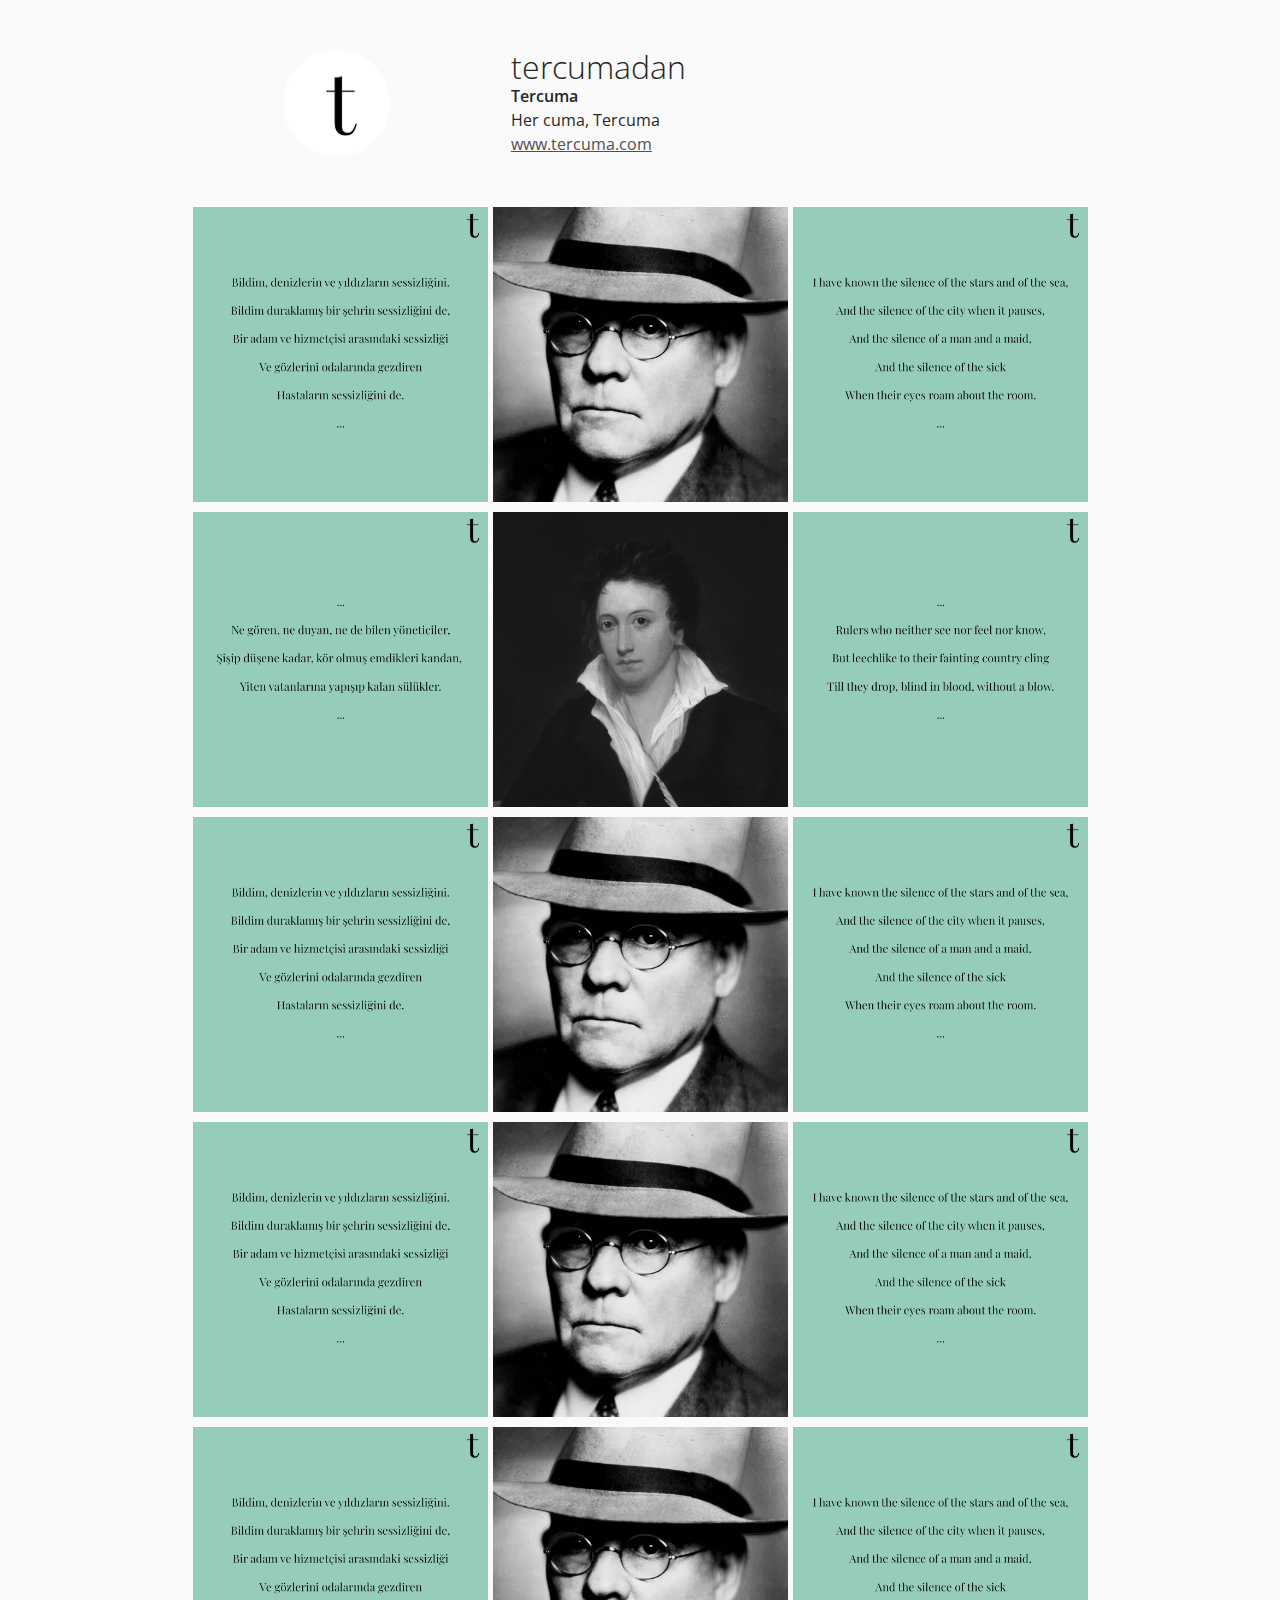
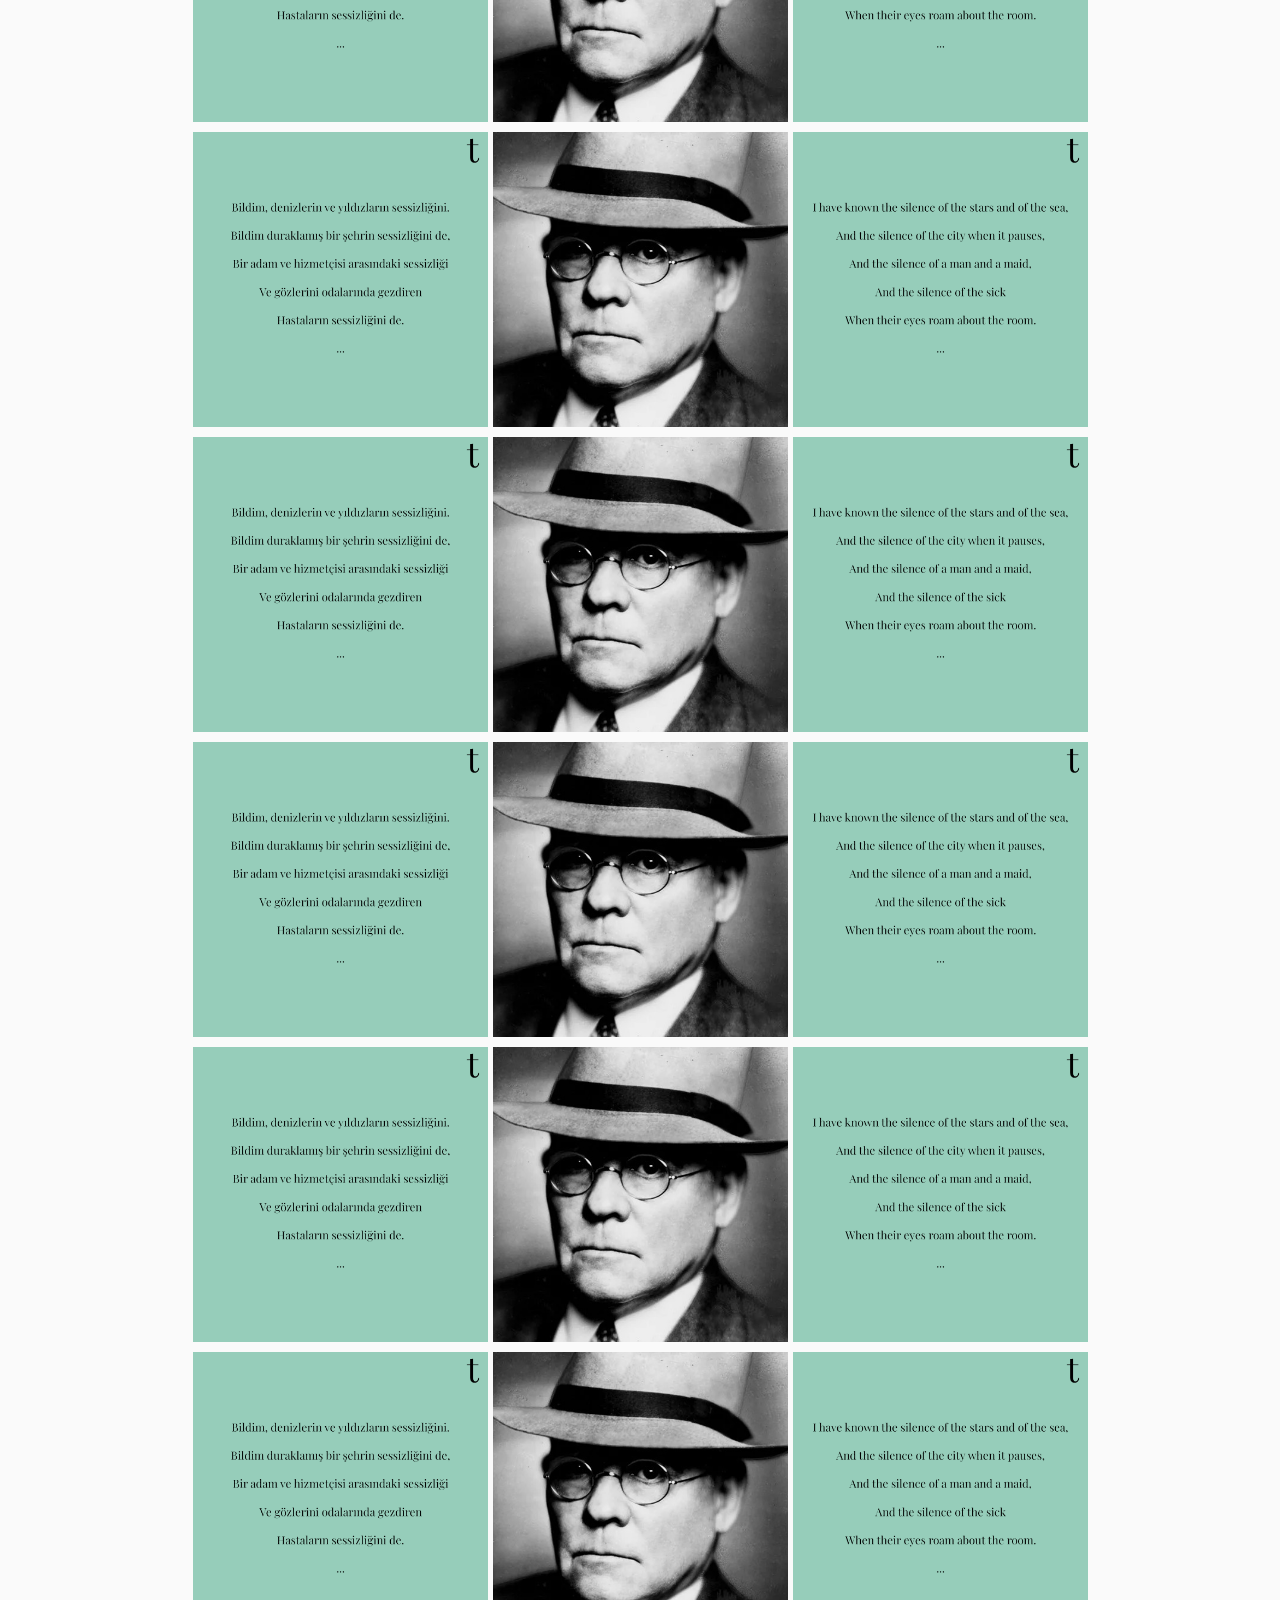
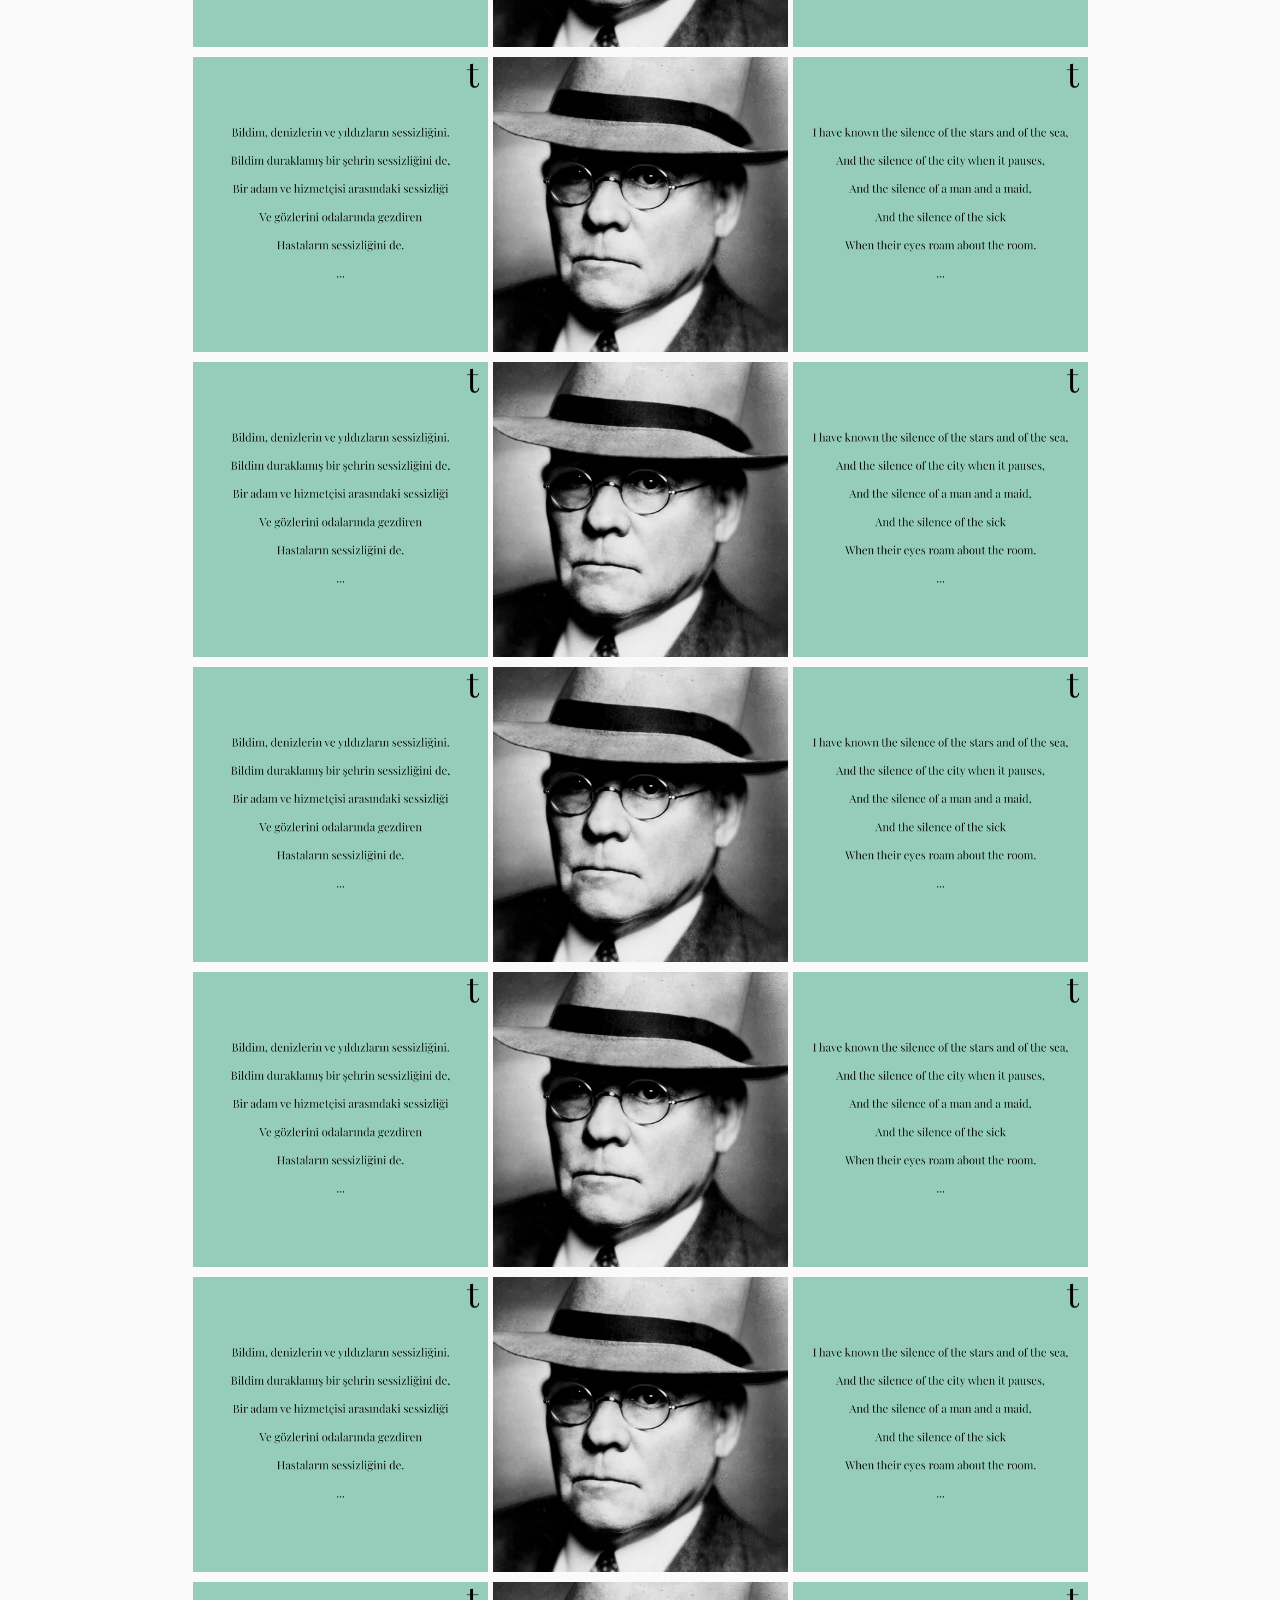
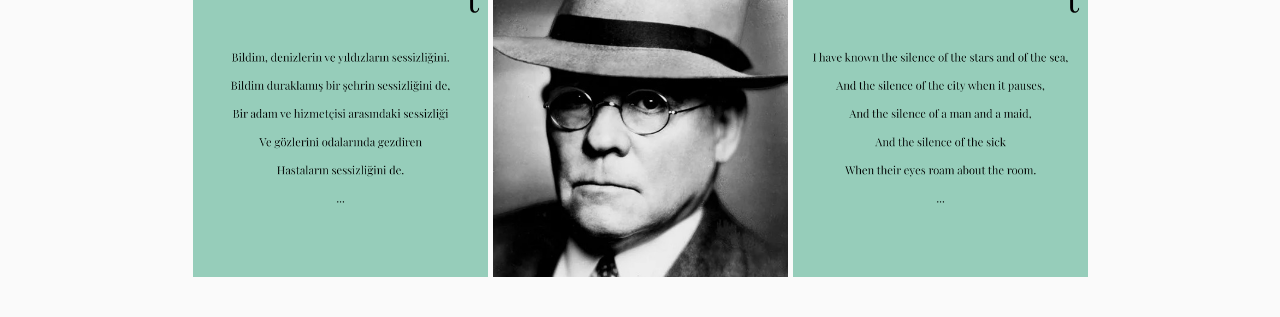
==== index.html @ 851e94ef "/" ====
<!DOCTYPE html>
<html lang="en">
<head>

    <!-- Metadata -->
    <meta charset="UTF-8">
    <meta name="viewport" content="width=device-width, initial-scale=1.0">
    <meta http-equiv="X-UA-Compatible" content="ie=edge">
    <meta name="author" content="George W. Park">
    <meta name="description" content="This project demonstrates how CSS grid (with flexbox and float fallback) can be used to re-create the layout of an Instagram profile page.">

    <!-- Title -->
    <title>Instagram Profile Layout</title>

    <!-- External CSS Files -->
    <link rel="stylesheet" href="css/reset.css">
    <link rel="stylesheet" href="css/styles.css">
    <link rel="stylesheet" href="https://fonts.googleapis.com/css?family=Open+Sans:300,400,600">
    <link rel="stylesheet" href="https://use.fontawesome.com/releases/v5.2.0/css/all.css">

    <style>
        a{
            color: rgb(80, 80, 80);
            
        }
    </style>

</head>
<body>

    <header>

        <div class="container">

            <div class="profile">

                <div class="profile-image">

                    <img src="img/logo.png" alt="">

                </div>

                <div class="profile-user-settings">

                    <h1 class="profile-user-name">tercumadan</h1>

                </div>

                <div class="profile-bio">

                    <p><span class="profile-real-name">Tercuma</p>
                    <p>Her cuma, Tercuma</p>    
                    <p> <a href="www.tercumma.com"> www.tercuma.com</a></p>

                </div>

            </div>
            <!-- End of profile section -->

        </div>
        <!-- End of container -->

    </header>

    <main>

        <div class="container">

            <div class="gallery">

                <div class="gallery-item" tabindex="0">

                    <a href="http://www.tercuma.com/sayfa/Sessizlik"><img src="img/sessiz_tr.png" class="gallery-image" alt=""></a>

                </div>

                <div class="gallery-item" tabindex="0">

                    <a href="http://www.tercuma.com/sayfa/Sessizlik"><img src="img/sessiz_yazar.jpeg" class="gallery-image" alt=""></a>

                </div>

                <div class="gallery-item" tabindex="0">

                    <a href="http://www.tercuma.com/sayfa/Sessizlik"><img src="img/sessiz_en.png" class="gallery-image" alt=""></a>

                </div>

            </div>
            
            <div class="gallery">

                <div class="gallery-item" tabindex="0">

                    <a href="http://www.tercuma.com/sayfa/1819_da_İngiltere"><img src="img/ruler_tr.png" class="gallery-image" alt=""></a>

                </div>

                <div class="gallery-item" tabindex="0">

                    <a href="http://www.tercuma.com/sayfa/1819_da_İngiltere"><img src="img/Percy_Bysshe_Shelley_by_Alfred_Clint.jpg" class="gallery-image" alt=""></a>

                </div>

                <div class="gallery-item" tabindex="0">

                    <a href="http://www.tercuma.com/sayfa/1819_da_İngiltere"><img src="img/ruler_en.png" class="gallery-image" alt=""></a>

                </div>

            </div>
            
            <div class="gallery">

                <div class="gallery-item" tabindex="0">

                    <a href="http://www.tercuma.com/sayfa/Sessizlik"><img src="img/sessiz_tr.png" class="gallery-image" alt=""></a>

                </div>

                <div class="gallery-item" tabindex="0">

                    <a href="http://www.tercuma.com/sayfa/Sessizlik"><img src="img/sessiz_yazar.jpeg" class="gallery-image" alt=""></a>

                </div>

                <div class="gallery-item" tabindex="0">

                    <a href="http://www.tercuma.com/sayfa/Sessizlik"><img src="img/sessiz_en.png" class="gallery-image" alt=""></a>

                </div>

            </div>
            
            <div class="gallery">

                <div class="gallery-item" tabindex="0">

                    <a href="http://www.tercuma.com/sayfa/Sessizlik"><img src="img/sessiz_tr.png" class="gallery-image" alt=""></a>

                </div>

                <div class="gallery-item" tabindex="0">

                    <a href="http://www.tercuma.com/sayfa/Sessizlik"><img src="img/sessiz_yazar.jpeg" class="gallery-image" alt=""></a>

                </div>

                <div class="gallery-item" tabindex="0">

                    <a href="http://www.tercuma.com/sayfa/Sessizlik"><img src="img/sessiz_en.png" class="gallery-image" alt=""></a>

                </div>

            </div>
            
            <div class="gallery">

                <div class="gallery-item" tabindex="0">

                    <a href="http://www.tercuma.com/sayfa/Sessizlik"><img src="img/sessiz_tr.png" class="gallery-image" alt=""></a>

                </div>

                <div class="gallery-item" tabindex="0">

                    <a href="http://www.tercuma.com/sayfa/Sessizlik"><img src="img/sessiz_yazar.jpeg" class="gallery-image" alt=""></a>

                </div>

                <div class="gallery-item" tabindex="0">

                    <a href="http://www.tercuma.com/sayfa/Sessizlik"><img src="img/sessiz_en.png" class="gallery-image" alt=""></a>

                </div>

            </div>
            
            <div class="gallery">

                <div class="gallery-item" tabindex="0">

                    <a href="http://www.tercuma.com/sayfa/Sessizlik"><img src="img/sessiz_tr.png" class="gallery-image" alt=""></a>

                </div>

                <div class="gallery-item" tabindex="0">

                    <a href="http://www.tercuma.com/sayfa/Sessizlik"><img src="img/sessiz_yazar.jpeg" class="gallery-image" alt=""></a>

                </div>

                <div class="gallery-item" tabindex="0">

                    <a href="http://www.tercuma.com/sayfa/Sessizlik"><img src="img/sessiz_en.png" class="gallery-image" alt=""></a>

                </div>

            </div>
            
            <div class="gallery">

                <div class="gallery-item" tabindex="0">

                    <a href="http://www.tercuma.com/sayfa/Sessizlik"><img src="img/sessiz_tr.png" class="gallery-image" alt=""></a>

                </div>

                <div class="gallery-item" tabindex="0">

                    <a href="http://www.tercuma.com/sayfa/Sessizlik"><img src="img/sessiz_yazar.jpeg" class="gallery-image" alt=""></a>

                </div>

                <div class="gallery-item" tabindex="0">

                    <a href="http://www.tercuma.com/sayfa/Sessizlik"><img src="img/sessiz_en.png" class="gallery-image" alt=""></a>

                </div>

            </div>
            
            <div class="gallery">

                <div class="gallery-item" tabindex="0">

                    <a href="http://www.tercuma.com/sayfa/Sessizlik"><img src="img/sessiz_tr.png" class="gallery-image" alt=""></a>

                </div>

                <div class="gallery-item" tabindex="0">

                    <a href="http://www.tercuma.com/sayfa/Sessizlik"><img src="img/sessiz_yazar.jpeg" class="gallery-image" alt=""></a>

                </div>

                <div class="gallery-item" tabindex="0">

                    <a href="http://www.tercuma.com/sayfa/Sessizlik"><img src="img/sessiz_en.png" class="gallery-image" alt=""></a>

                </div>

            </div>
            
            <div class="gallery">

                <div class="gallery-item" tabindex="0">

                    <a href="http://www.tercuma.com/sayfa/Sessizlik"><img src="img/sessiz_tr.png" class="gallery-image" alt=""></a>

                </div>

                <div class="gallery-item" tabindex="0">

                    <a href="http://www.tercuma.com/sayfa/Sessizlik"><img src="img/sessiz_yazar.jpeg" class="gallery-image" alt=""></a>

                </div>

                <div class="gallery-item" tabindex="0">

                    <a href="http://www.tercuma.com/sayfa/Sessizlik"><img src="img/sessiz_en.png" class="gallery-image" alt=""></a>

                </div>

            </div>
            
            <div class="gallery">

                <div class="gallery-item" tabindex="0">

                    <a href="http://www.tercuma.com/sayfa/Sessizlik"><img src="img/sessiz_tr.png" class="gallery-image" alt=""></a>

                </div>

                <div class="gallery-item" tabindex="0">

                    <a href="http://www.tercuma.com/sayfa/Sessizlik"><img src="img/sessiz_yazar.jpeg" class="gallery-image" alt=""></a>

                </div>

                <div class="gallery-item" tabindex="0">

                    <a href="http://www.tercuma.com/sayfa/Sessizlik"><img src="img/sessiz_en.png" class="gallery-image" alt=""></a>

                </div>

            </div>
            
            <div class="gallery">

                <div class="gallery-item" tabindex="0">

                    <a href="http://www.tercuma.com/sayfa/Sessizlik"><img src="img/sessiz_tr.png" class="gallery-image" alt=""></a>

                </div>

                <div class="gallery-item" tabindex="0">

                    <a href="http://www.tercuma.com/sayfa/Sessizlik"><img src="img/sessiz_yazar.jpeg" class="gallery-image" alt=""></a>

                </div>

                <div class="gallery-item" tabindex="0">

                    <a href="http://www.tercuma.com/sayfa/Sessizlik"><img src="img/sessiz_en.png" class="gallery-image" alt=""></a>

                </div>

            </div>
            
            <div class="gallery">

                <div class="gallery-item" tabindex="0">

                    <a href="http://www.tercuma.com/sayfa/Sessizlik"><img src="img/sessiz_tr.png" class="gallery-image" alt=""></a>

                </div>

                <div class="gallery-item" tabindex="0">

                    <a href="http://www.tercuma.com/sayfa/Sessizlik"><img src="img/sessiz_yazar.jpeg" class="gallery-image" alt=""></a>

                </div>

                <div class="gallery-item" tabindex="0">

                    <a href="http://www.tercuma.com/sayfa/Sessizlik"><img src="img/sessiz_en.png" class="gallery-image" alt=""></a>

                </div>

            </div>
            
            <div class="gallery">

                <div class="gallery-item" tabindex="0">

                    <a href="http://www.tercuma.com/sayfa/Sessizlik"><img src="img/sessiz_tr.png" class="gallery-image" alt=""></a>

                </div>

                <div class="gallery-item" tabindex="0">

                    <a href="http://www.tercuma.com/sayfa/Sessizlik"><img src="img/sessiz_yazar.jpeg" class="gallery-image" alt=""></a>

                </div>

                <div class="gallery-item" tabindex="0">

                    <a href="http://www.tercuma.com/sayfa/Sessizlik"><img src="img/sessiz_en.png" class="gallery-image" alt=""></a>

                </div>

            </div>
            
            <div class="gallery">

                <div class="gallery-item" tabindex="0">

                    <a href="http://www.tercuma.com/sayfa/Sessizlik"><img src="img/sessiz_tr.png" class="gallery-image" alt=""></a>

                </div>

                <div class="gallery-item" tabindex="0">

                    <a href="http://www.tercuma.com/sayfa/Sessizlik"><img src="img/sessiz_yazar.jpeg" class="gallery-image" alt=""></a>

                </div>

                <div class="gallery-item" tabindex="0">

                    <a href="http://www.tercuma.com/sayfa/Sessizlik"><img src="img/sessiz_en.png" class="gallery-image" alt=""></a>

                </div>

            </div>
            
            <div class="gallery">

                <div class="gallery-item" tabindex="0">

                    <a href="http://www.tercuma.com/sayfa/Sessizlik"><img src="img/sessiz_tr.png" class="gallery-image" alt=""></a>

                </div>

                <div class="gallery-item" tabindex="0">

                    <a href="http://www.tercuma.com/sayfa/Sessizlik"><img src="img/sessiz_yazar.jpeg" class="gallery-image" alt=""></a>

                </div>

                <div class="gallery-item" tabindex="0">

                    <a href="http://www.tercuma.com/sayfa/Sessizlik"><img src="img/sessiz_en.png" class="gallery-image" alt=""></a>

                </div>

            </div>
            
            <div class="gallery">

                <div class="gallery-item" tabindex="0">

                    <a href="http://www.tercuma.com/sayfa/Sessizlik"><img src="img/sessiz_tr.png" class="gallery-image" alt=""></a>

                </div>

                <div class="gallery-item" tabindex="0">

                    <a href="http://www.tercuma.com/sayfa/Sessizlik"><img src="img/sessiz_yazar.jpeg" class="gallery-image" alt=""></a>

                </div>

                <div class="gallery-item" tabindex="0">

                    <a href="http://www.tercuma.com/sayfa/Sessizlik"><img src="img/sessiz_en.png" class="gallery-image" alt=""></a>

                </div>

            </div>

        

        </div>
        <!-- End of container -->

    </main>

</body>
</html>
---- css/styles.css ----
/* Base Styles */

:root {
    font-size: 10px;
}

*,
*::before,
*::after {
    box-sizing: border-box;
}

body {
    font-family: "Open Sans", Arial, sans-serif;
    min-height: 100vh;
    background-color: #fafafa;
    color: #262626;
    padding-bottom: 3rem;
}

img {
    display: block;
}

.container {
    max-width: 93.5rem;
    margin: 0 auto;
    padding: 0 2rem;
}

.btn {
    display: inline-block;
    font: inherit;
    background: none;
    border: none;
    color: inherit;
    padding: 0;
    cursor: pointer;
}

.visually-hidden {
    position: absolute !important;
    height: 1px;
    width: 1px;
    overflow: hidden;
    clip: rect(1px, 1px, 1px, 1px);
}

/* Profile Section */

.profile {
    padding: 5rem 0;
}

.profile::after {
    content: "";
    display: block;
    clear: both;
}

.profile-image {
    float: left;
    width: calc(33.333% - 1rem);
    display: flex;
    justify-content: center;
    align-items: center;
    margin-right: 3rem;
}

.profile-image img {
    border-radius: 50%;
}

.profile-user-settings,
.profile-stats,
.profile-bio {
    float: left;
    width: calc(66.666% - 2rem);
}

.profile-user-settings {
    margin-top: 1.1rem;
}

.profile-user-name {
    display: inline-block;
    font-size: 3.2rem;
    font-weight: 300;
}

.profile-edit-btn {
    font-size: 1.4rem;
    line-height: 1.8;
    border: 0.1rem solid #dbdbdb;
    border-radius: 0.3rem;
    padding: 0 2.4rem;
    margin-left: 2rem;
}

.profile-settings-btn {
    font-size: 2rem;
    margin-left: 1rem;
}

.profile-stats {
    margin-top: 2.3rem;
}

.profile-stats li {
    display: inline-block;
    font-size: 1.6rem;
    line-height: 1.5;
    margin-right: 4rem;
    cursor: pointer;
}

.profile-stats li:last-of-type {
    margin-right: 0;
}

.profile-bio {
    font-size: 1.6rem;
    font-weight: 400;
    line-height: 1.5;
    margin-top: 2.3rem;
}

.profile-real-name,
.profile-stat-count,
.profile-edit-btn {
    font-weight: 600;
}

/* Gallery Section */

.gallery {
    display: flex;
    flex-wrap: wrap;
    margin: -1rem -1rem;
    padding-bottom: 1rem;
}

.gallery-item {
    position: relative;
    flex: 1 0 22rem;
    margin: 1rem;
    color: #fff;
    cursor: pointer;
    overflow: hidden;
}


.gallery-item-info {
    display: none;
}

.gallery-item-info li {
    display: inline-block;
    font-size: 1.7rem;
    font-weight: 600;
}

.gallery-item-likes {
    margin-right: 2.2rem;
}

.gallery-item-type {
    position: absolute;
    top: 1rem;
    right: 1rem;
    font-size: 2.5rem;
    text-shadow: 0.2rem 0.2rem 0.2rem rgba(0, 0, 0, 0.1);
}

.fa-clone,
.fa-comment {
    transform: rotateY(180deg);
}

.gallery-image {
    width: 100%;
    height: 100%;
    object-fit: cover;
}

/* Loader */

.loader {
    width: 5rem;
    height: 5rem;
    border: 0.6rem solid #999;
    border-bottom-color: transparent;
    border-radius: 50%;
    margin: 0 auto;
    animation: loader 500ms linear infinite;
}

/* Media Query */

@media screen and (max-width: 40rem) {
    .profile {
        display: flex;
        flex-wrap: wrap;
        padding: 4rem 0;
    }

    .profile::after {
        display: none;
    }

    .profile-image,
    .profile-user-settings,
    .profile-bio,
    .profile-stats {
        float: none;
        width: auto;
    }

    .profile-image img {
        width: 7.7rem;
    }

    .profile-user-settings {
        flex-basis: calc(100% - 10.7rem);
        display: flex;
        flex-wrap: wrap;
        margin-top: 1rem;
    }

    .profile-user-name {
        font-size: 2.2rem;
    }

    .profile-edit-btn {
        order: 1;
        padding: 0;
        text-align: center;
        margin-top: 1rem;
    }

    .profile-edit-btn {
        margin-left: 0;
    }

    .profile-bio {
        font-size: 1.4rem;
        margin-top: 1.5rem;
    }

    .profile-edit-btn,
    .profile-bio,
    .profile-stats {
        flex-basis: 100%;
    }

    .profile-stats {
        order: 1;
        margin-top: 1.5rem;
    }

    .profile-stats ul {
        display: flex;
        text-align: center;
        padding: 1.2rem 0;
        border-top: 0.1rem solid #dadada;
        border-bottom: 0.1rem solid #dadada;
    }

    .profile-stats li {
        font-size: 1.4rem;
        flex: 1;
        margin: 0;
    }

    .profile-stat-count {
        display: block;
    }
}

/* Grid Feature Query */

@supports (display: grid) {
    .profile {
        display: grid;
        grid-template-columns: 1fr 2fr;
        grid-template-rows: repeat(3, auto);
        grid-column-gap: 3rem;
        align-items: center;
    }

    .profile-image {
        grid-row: 1 / -1;
    }

    .gallery {
        display: grid;
        grid-template-columns: repeat(auto-fit, minmax(1rem, 1fr));
        grid-gap: 0.5rem;
    }

    .profile-image,
    .profile-user-settings,
    .profile-stats,
    .profile-bio,
    .gallery-item,
    .gallery {
        width: auto;
        margin: 0;
    }

    @media (max-width: 40rem) {
        .profile {
            grid-template-columns: auto 1fr;
            grid-row-gap: 1.5rem;
        }

        .profile-image {
            grid-row: 1 / 2;
        }

        .profile-user-settings {
            display: grid;
            grid-template-columns: auto 1fr;
            grid-gap: 1rem;
        }

        .profile-edit-btn,
        .profile-stats,
        .profile-bio {
            grid-column: 1 / -1;
        }

        .profile-user-settings,
        .profile-edit-btn,
        .profile-settings-btn,
        .profile-bio,
        .profile-stats {
            margin: 0;
        }
    }
}
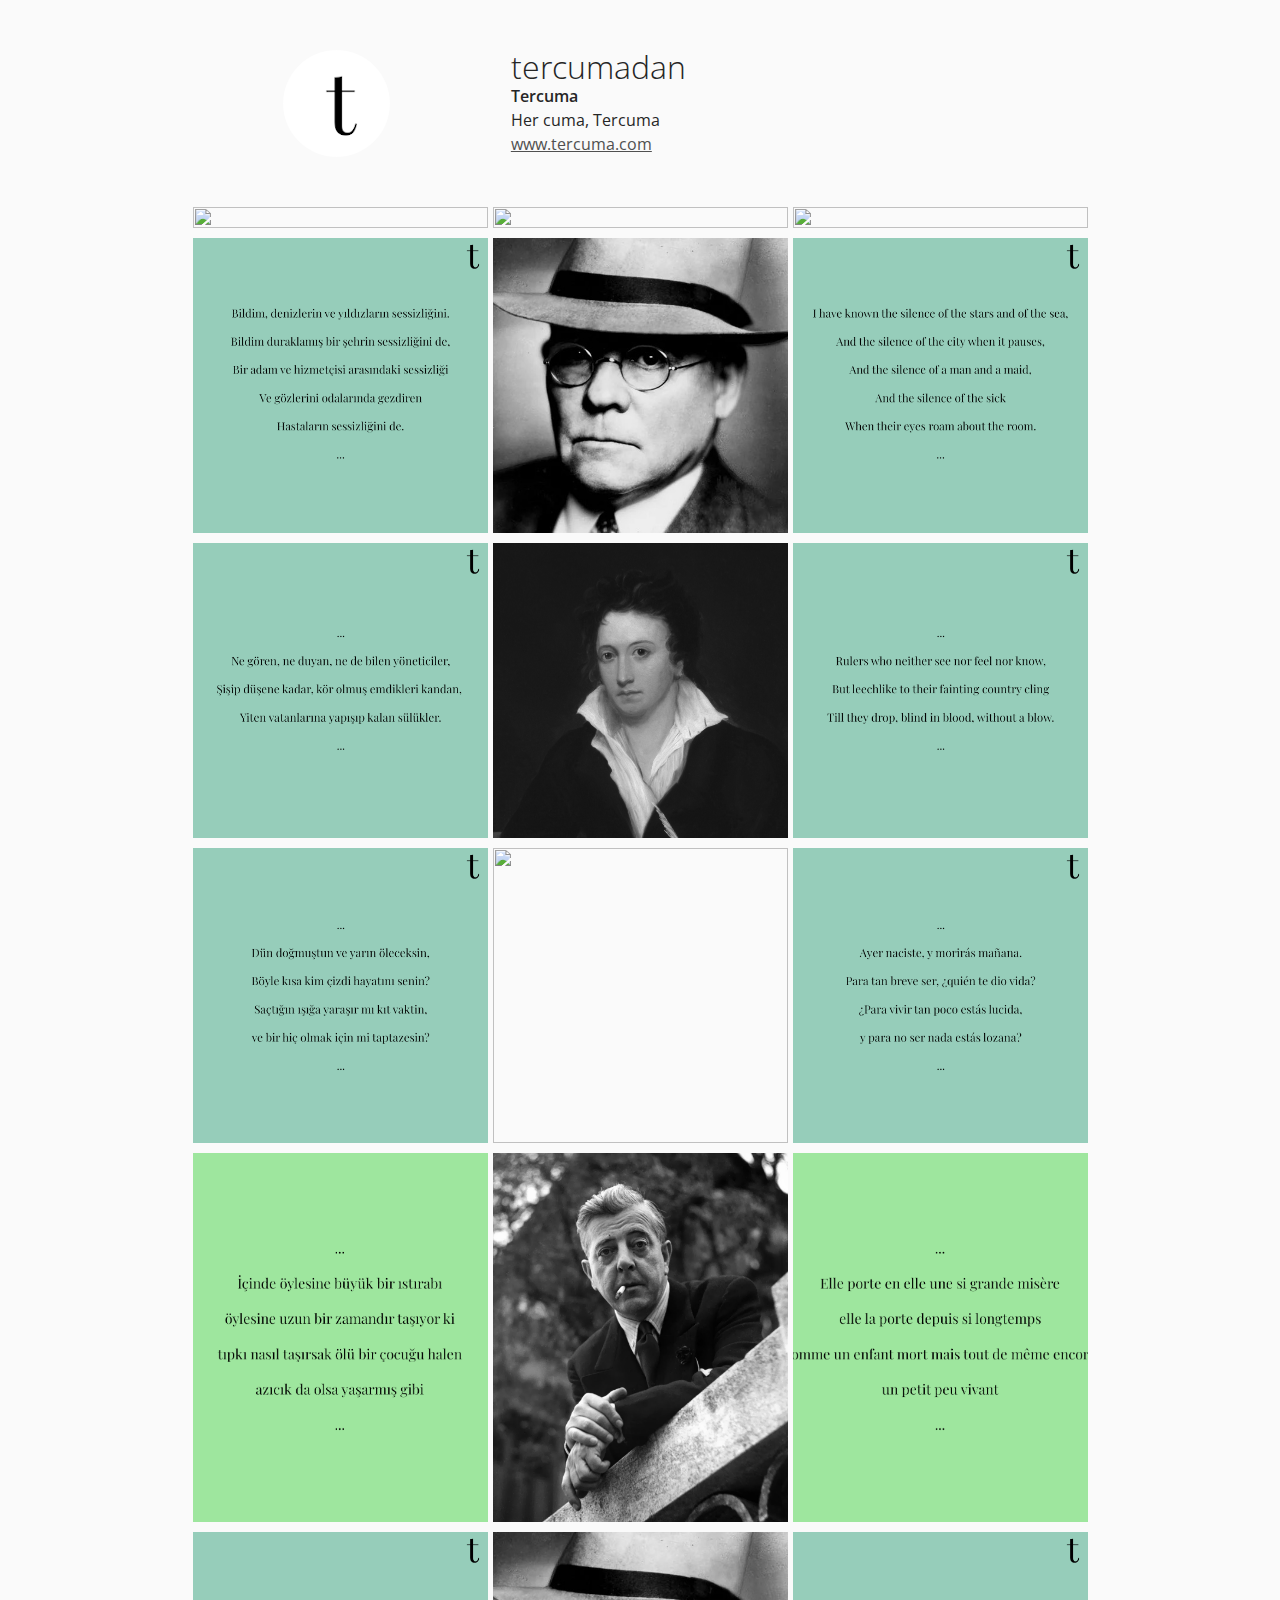
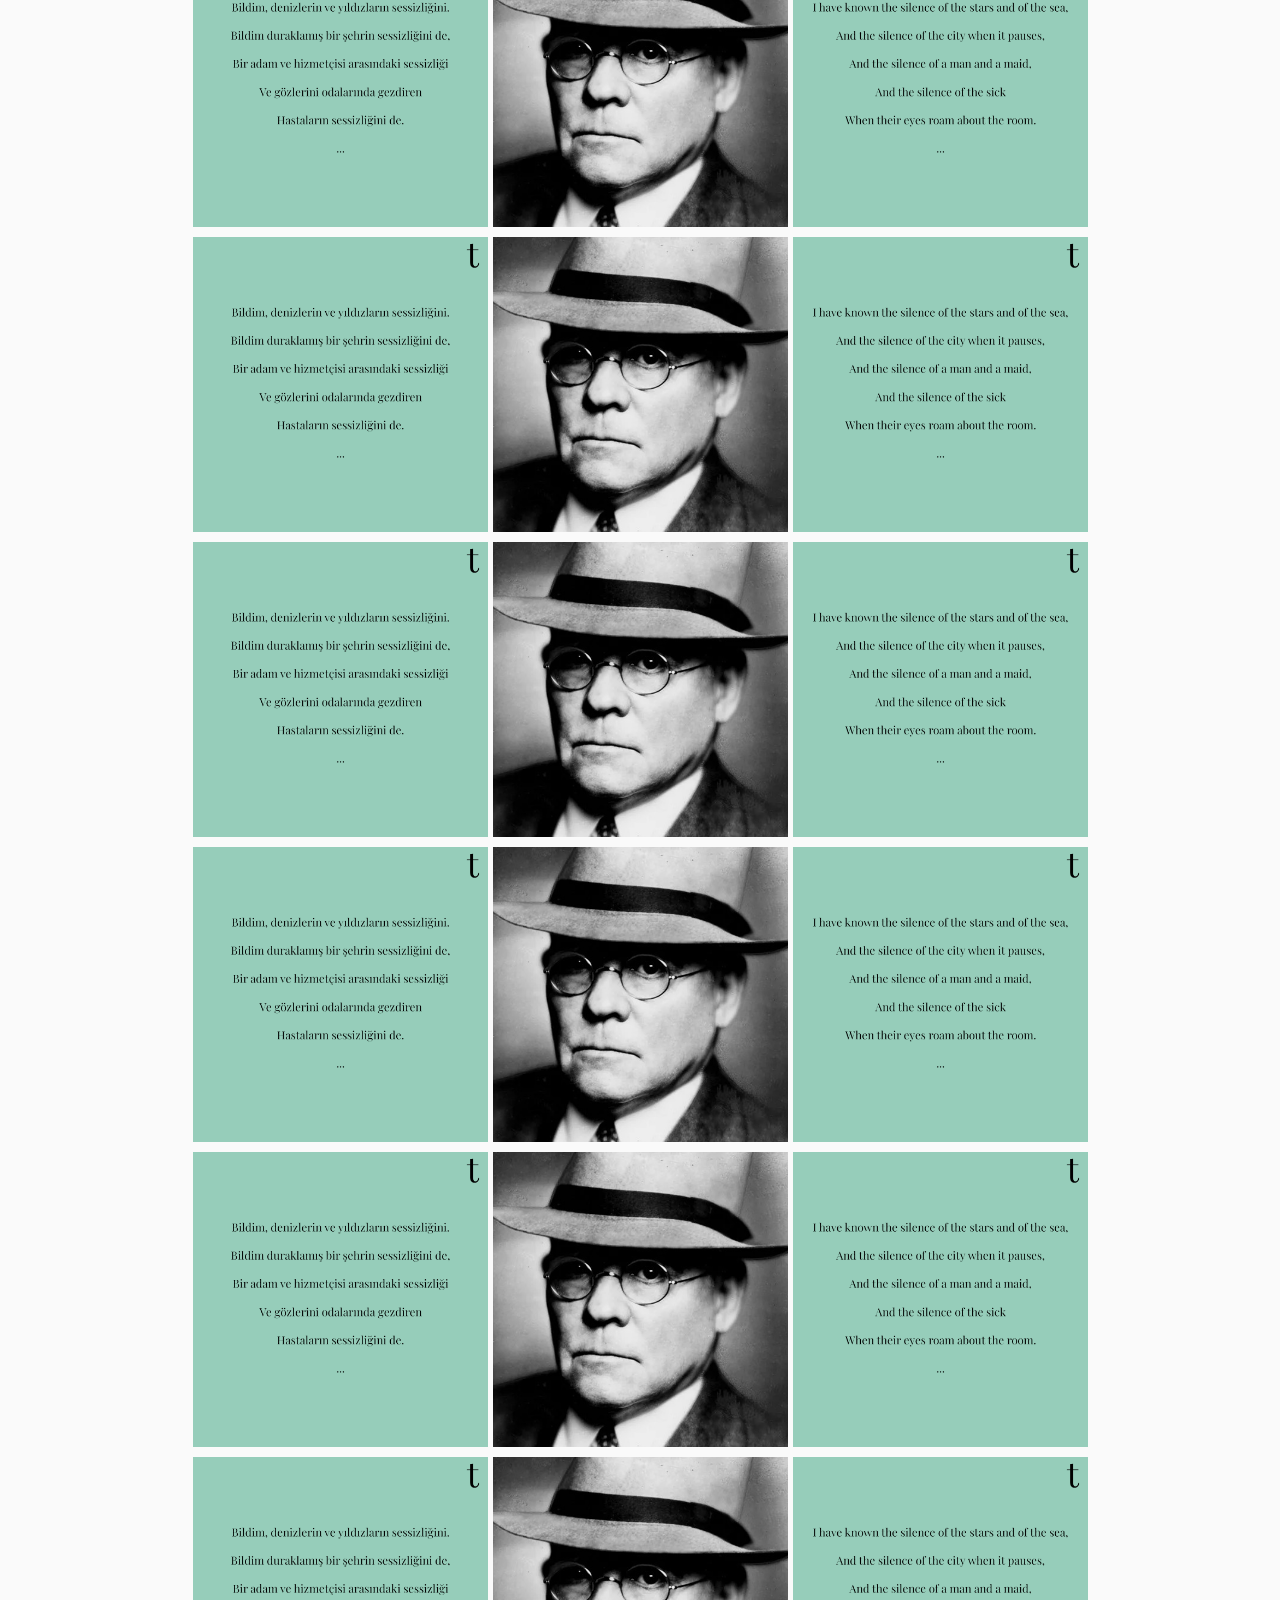
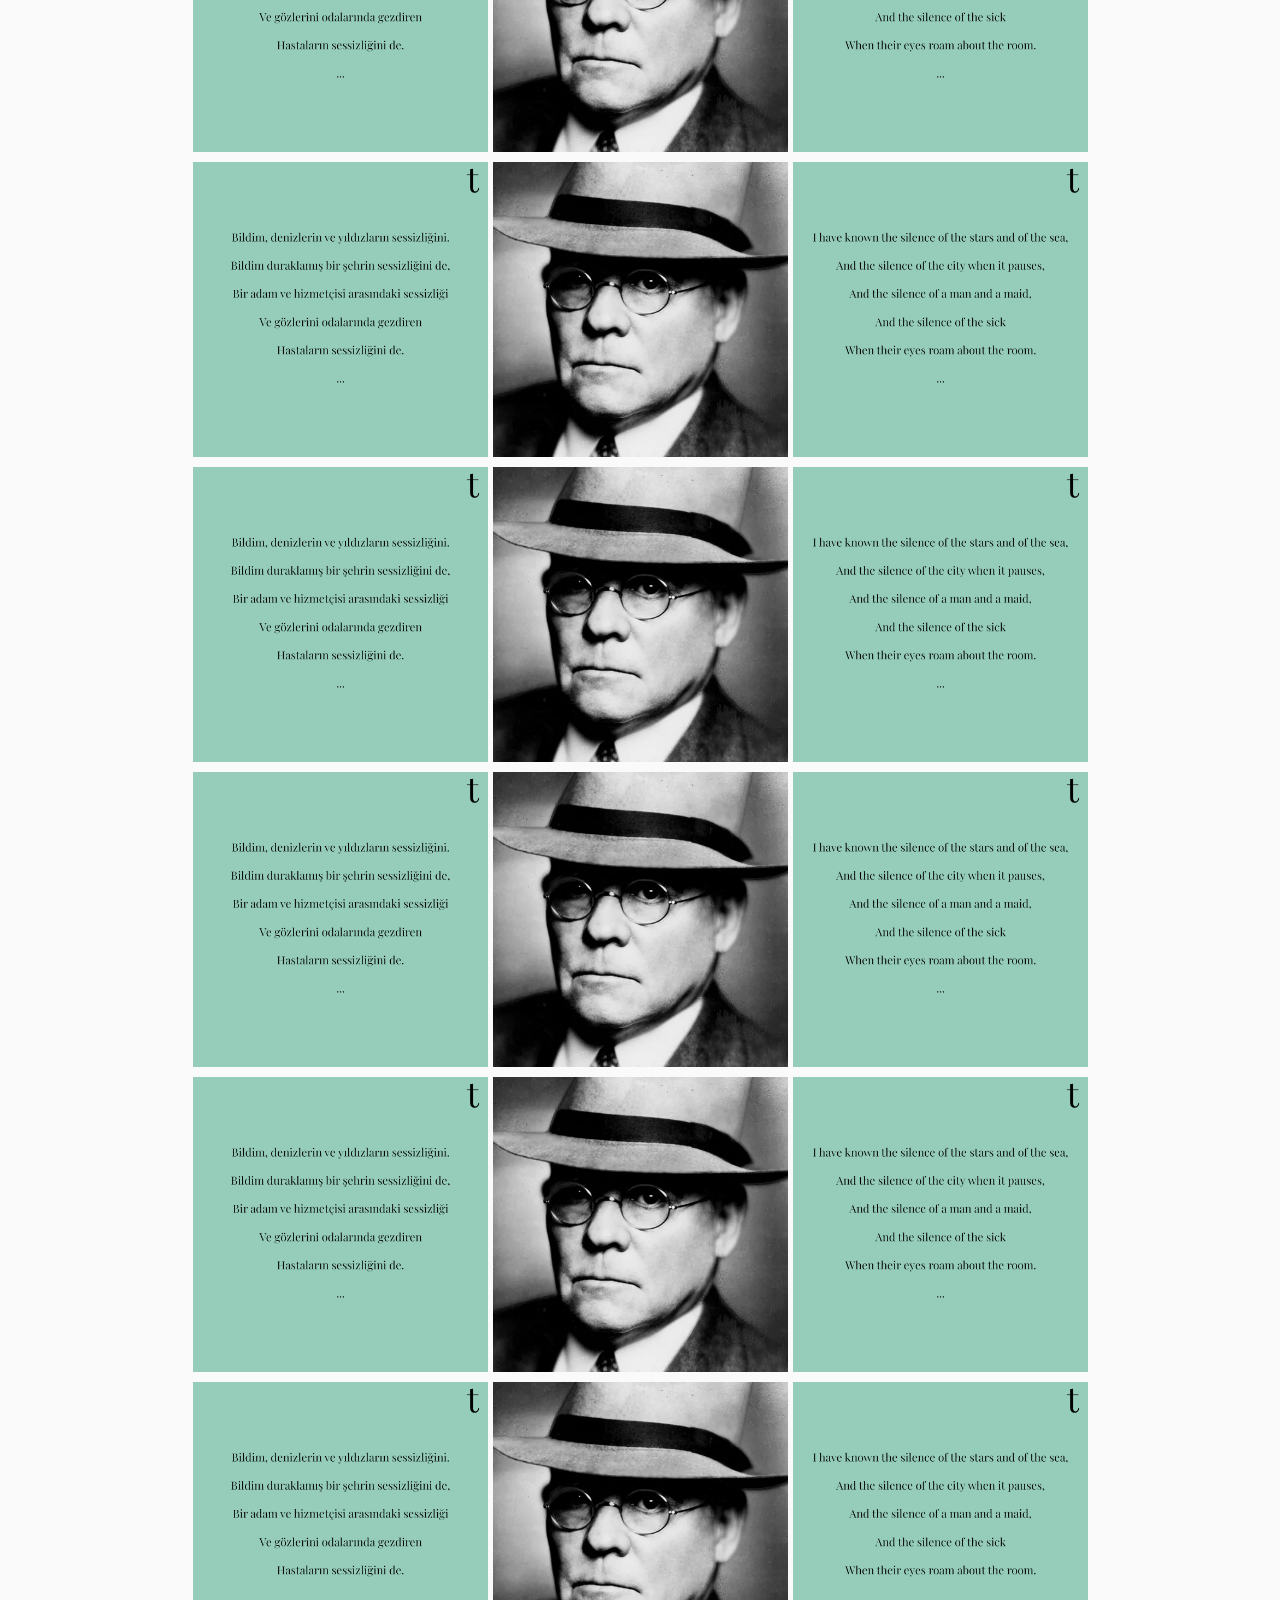
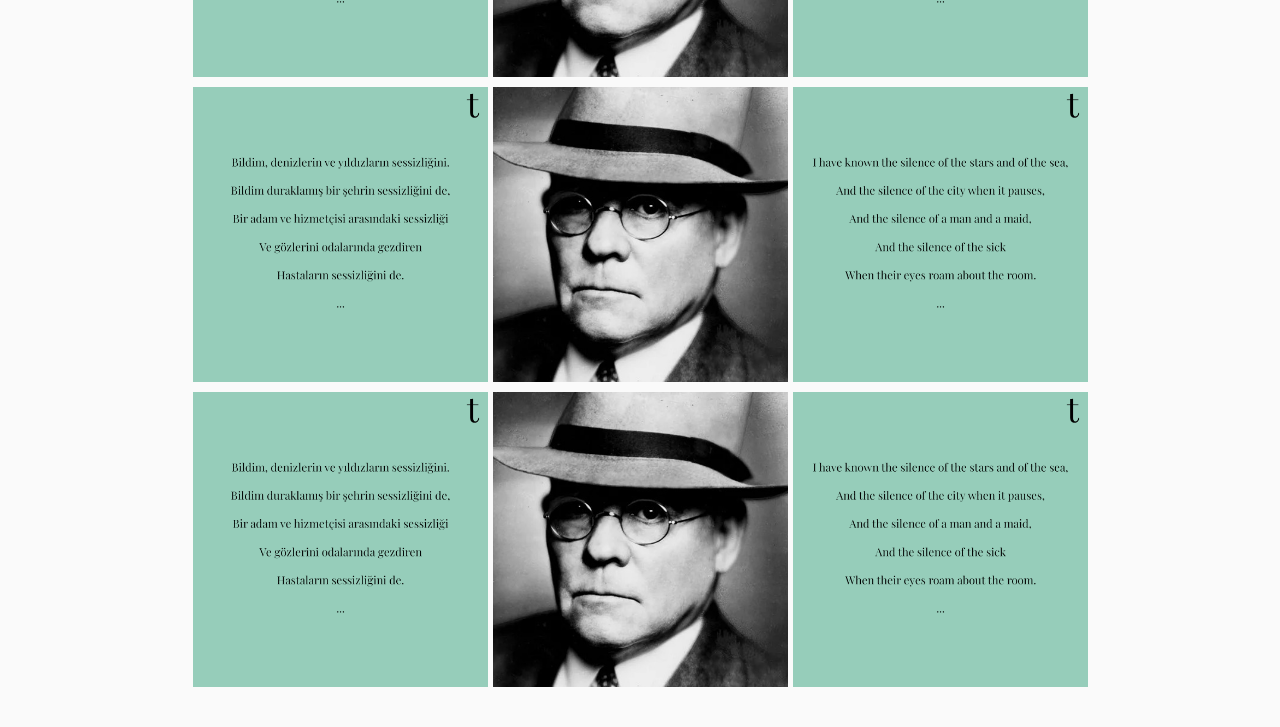
==== commit c13bf4c7: "commit 7" ====
--- a/index.html
+++ b/index.html
@@ -10,7 +10,7 @@
     <meta name="description" content="This project demonstrates how CSS grid (with flexbox and float fallback) can be used to re-create the layout of an Instagram profile page.">
 
     <!-- Title -->
-    <title>Instagram Profile Layout</title>
+    <title>TERCUMA</title>
 
     <!-- External CSS Files -->
     <link rel="stylesheet" href="css/reset.css">
@@ -70,6 +70,28 @@
 
                 <div class="gallery-item" tabindex="0">
 
+                    <a href="http://www.tercuma.com/sayfa/Çocukken_sasirmistim"><img src="img/acik_yesil_tr.png" class="gallery-image" alt=""></a>
+
+                </div>
+
+                <div class="gallery-item" tabindex="0">
+
+                    <a href="http://www.tercuma.com/sayfa/Çocukken_sasirmistim"><img src="img/acik_yesil_yazar.jpg" class="gallery-image" alt=""></a>
+
+                </div>
+
+                <div class="gallery-item" tabindex="0">
+
+                    <a href="http://www.tercuma.com/sayfa/Çocukken_sasirmistim"><img src="img/acik_yesil_fr.png" class="gallery-image" alt=""></a>
+
+                </div>
+
+            </div>
+
+            <div class="gallery">
+
+                <div class="gallery-item" tabindex="0">
+
                     <a href="http://www.tercuma.com/sayfa/Sessizlik"><img src="img/sessiz_tr.png" class="gallery-image" alt=""></a>
 
                 </div>
@@ -114,19 +136,41 @@
 
                 <div class="gallery-item" tabindex="0">
 
-                    <a href="http://www.tercuma.com/sayfa/Sessizlik"><img src="img/sessiz_tr.png" class="gallery-image" alt=""></a>
-
-                </div>
-
-                <div class="gallery-item" tabindex="0">
-
-                    <a href="http://www.tercuma.com/sayfa/Sessizlik"><img src="img/sessiz_yazar.jpeg" class="gallery-image" alt=""></a>
-
-                </div>
-
-                <div class="gallery-item" tabindex="0">
-
-                    <a href="http://www.tercuma.com/sayfa/Sessizlik"><img src="img/sessiz_en.png" class="gallery-image" alt=""></a>
+                    <a href="http://www.tercuma.com/sayfa/Bir_gule"><img src="img/esp_tr_gron.png" class="gallery-image" alt=""></a>
+
+                </div>
+
+                <div class="gallery-item" tabindex="0">
+
+                    <a href="http://www.tercuma.com/sayfa/Bir_gule"><img src="img/esp_gron_yazar.jpg" class="gallery-image" alt=""></a>
+
+                </div>
+
+                <div class="gallery-item" tabindex="0">
+
+                    <a href="http://www.tercuma.com/sayfa/Bir_gule"><img src="img/esp_gron.png" class="gallery-image" alt=""></a>
+
+                </div>
+
+            </div>
+            
+            <div class="gallery">
+
+                <div class="gallery-item" tabindex="0">
+
+                    <a href="http://www.tercuma.com/sayfa/Biz"><img src="img/kadin_tr.png" class="gallery-image" alt=""></a>
+
+                </div>
+
+                <div class="gallery-item" tabindex="0">
+
+                    <a href="http://www.tercuma.com/sayfa/Biz"><img src="img/Prevert.jpg" class="gallery-image" alt=""></a>
+
+                </div>
+
+                <div class="gallery-item" tabindex="0">
+
+                    <a href="http://www.tercuma.com/sayfa/Biz"><img src="img/kadin_fr.png" class="gallery-image" alt=""></a>
 
                 </div>
 
